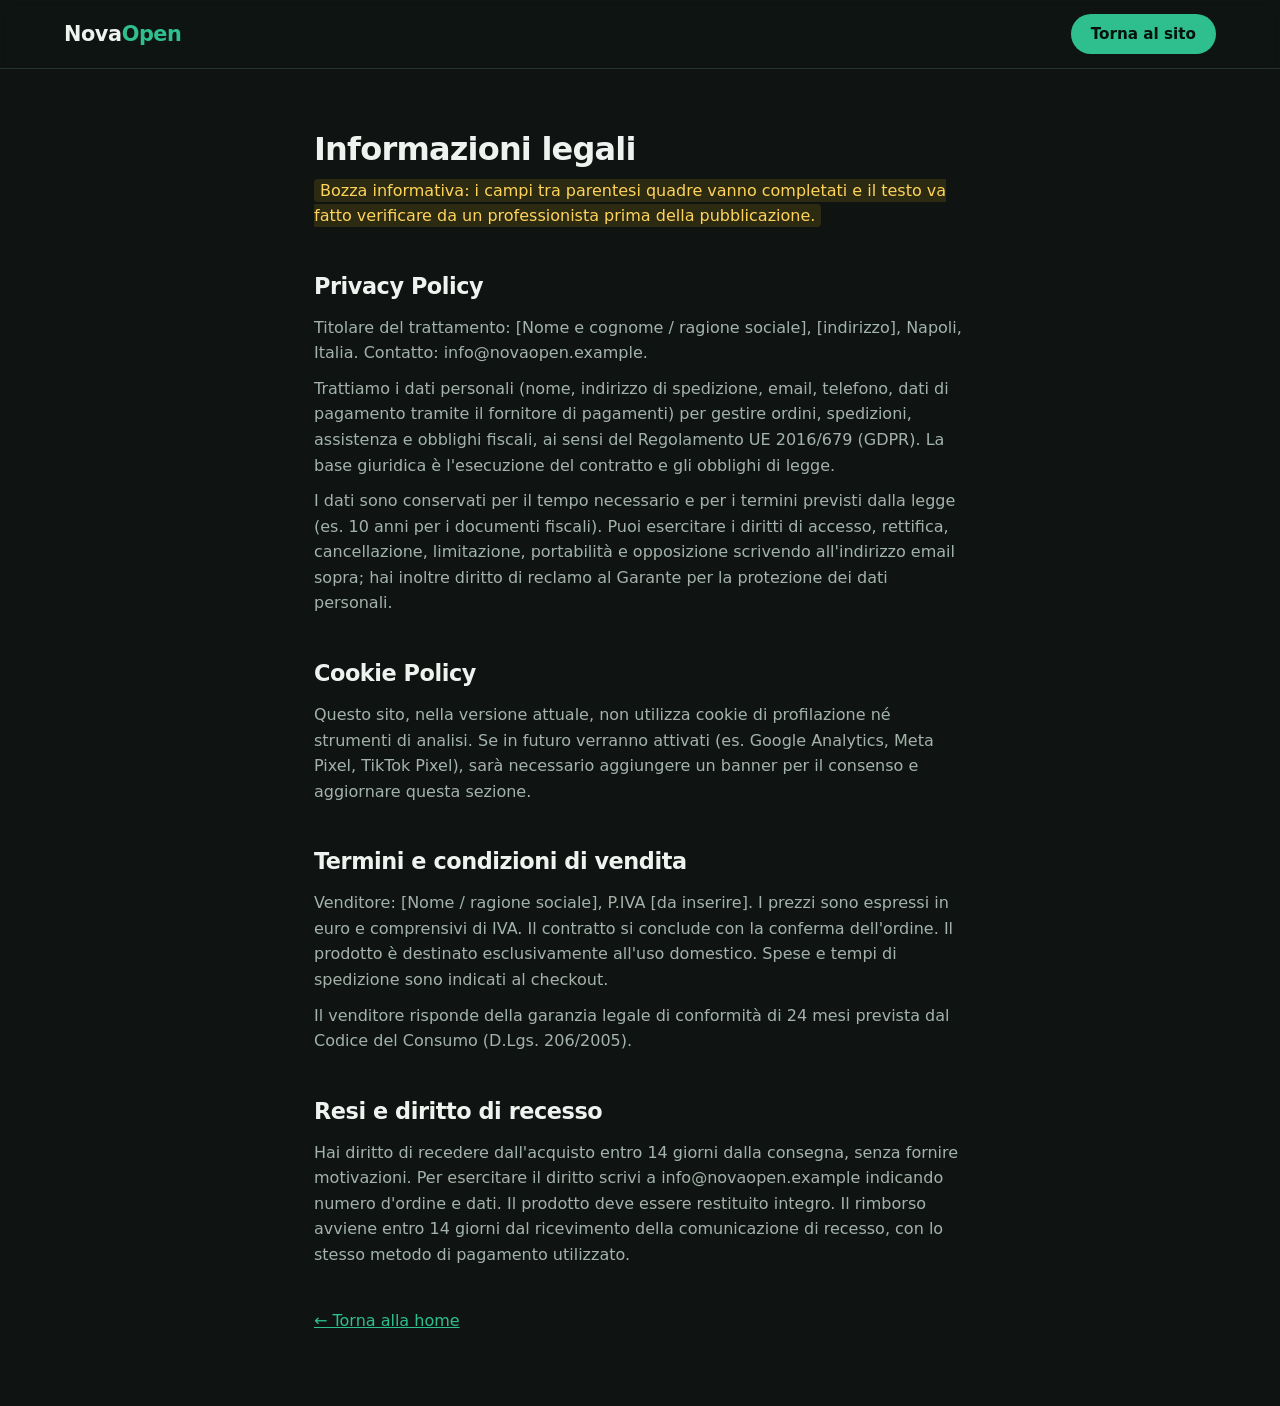
==== novaopen/legale.html @ 99eb077f "Add files via upload" ====
<!doctype html>
<html lang="it">
<head>
<meta charset="utf-8">
<meta name="viewport" content="width=device-width, initial-scale=1">
<title>Informazioni legali – NovaOpen</title>
<link rel="stylesheet" href="style.css">
</head>
<body>
<header class="nav">
  <a class="logo" href="index.html">Nova<span>Open</span></a>
  <nav><a class="btn btn-small" href="index.html">Torna al sito</a></nav>
</header>

<main class="legal">
  <h1>Informazioni legali</h1>
  <p><span class="todo">Bozza informativa: i campi tra parentesi quadre vanno completati e il testo va fatto verificare da un professionista prima della pubblicazione.</span></p>

  <h2 id="privacy">Privacy Policy</h2>
  <p>Titolare del trattamento: [Nome e cognome / ragione sociale], [indirizzo], Napoli, Italia. Contatto: info@novaopen.example.</p>
  <p>Trattiamo i dati personali (nome, indirizzo di spedizione, email, telefono, dati di pagamento tramite il fornitore di pagamenti) per gestire ordini, spedizioni, assistenza e obblighi fiscali, ai sensi del Regolamento UE 2016/679 (GDPR). La base giuridica è l'esecuzione del contratto e gli obblighi di legge.</p>
  <p>I dati sono conservati per il tempo necessario e per i termini previsti dalla legge (es. 10 anni per i documenti fiscali). Puoi esercitare i diritti di accesso, rettifica, cancellazione, limitazione, portabilità e opposizione scrivendo all'indirizzo email sopra; hai inoltre diritto di reclamo al Garante per la protezione dei dati personali.</p>

  <h2 id="cookie">Cookie Policy</h2>
  <p>Questo sito, nella versione attuale, non utilizza cookie di profilazione né strumenti di analisi. Se in futuro verranno attivati (es. Google Analytics, Meta Pixel, TikTok Pixel), sarà necessario aggiungere un banner per il consenso e aggiornare questa sezione.</p>

  <h2 id="termini">Termini e condizioni di vendita</h2>
  <p>Venditore: [Nome / ragione sociale], P.IVA [da inserire]. I prezzi sono espressi in euro e comprensivi di IVA. Il contratto si conclude con la conferma dell'ordine. Il prodotto è destinato esclusivamente all'uso domestico. Spese e tempi di spedizione sono indicati al checkout.</p>
  <p>Il venditore risponde della garanzia legale di conformità di 24 mesi prevista dal Codice del Consumo (D.Lgs. 206/2005).</p>

  <h2 id="resi">Resi e diritto di recesso</h2>
  <p>Hai diritto di recedere dall'acquisto entro 14 giorni dalla consegna, senza fornire motivazioni. Per esercitare il diritto scrivi a info@novaopen.example indicando numero d'ordine e dati. Il prodotto deve essere restituito integro. Il rimborso avviene entro 14 giorni dal ricevimento della comunicazione di recesso, con lo stesso metodo di pagamento utilizzato.</p>

  <p style="margin-top:40px"><a href="index.html">← Torna alla home</a></p>
</main>
</body>
</html>
---- novaopen/style.css ----
:root{
  --bg:#0f1412; --bg2:#161d1a; --card:#1b2420; --text:#eef3f0; --muted:#a3b3ab;
  --accent:#2fbf8f; --accent2:#1f8f6a; --line:#27332e;
}
*{box-sizing:border-box;margin:0;padding:0}
html{scroll-behavior:smooth}
body{font-family:system-ui,-apple-system,"Segoe UI",Roboto,sans-serif;background:var(--bg);color:var(--text);line-height:1.6}
a{color:var(--accent)}
img{max-width:100%;display:block}

.nav{position:sticky;top:0;z-index:50;display:flex;justify-content:space-between;align-items:center;
  padding:14px 5vw;background:rgba(15,20,18,.85);backdrop-filter:blur(8px);border-bottom:1px solid var(--line)}
.nav nav{display:flex;gap:22px;align-items:center}
.nav nav a{color:var(--muted);text-decoration:none;font-size:.95rem}
.nav nav a:hover{color:var(--text)}
.logo{font-weight:800;font-size:1.3rem;color:var(--text);text-decoration:none;letter-spacing:-.02em}
.logo span{color:var(--accent)}

.btn{display:inline-block;background:var(--accent);color:#04120c;font-weight:700;padding:15px 34px;border-radius:999px;
  text-decoration:none;transition:transform .15s,background .15s}
.btn:hover{background:#43d6a4;transform:translateY(-2px)}
.btn-small{padding:8px 20px;color:#04120c!important}

/* HERO */
.hero{display:grid;grid-template-columns:1fr 1fr;gap:4vw;align-items:center;padding:7vh 5vw 9vh;max-width:1200px;margin:auto}
.eyebrow{color:var(--accent);font-weight:600;font-size:.9rem;text-transform:uppercase;letter-spacing:.08em;margin-bottom:14px}
h1{font-size:clamp(2rem,4.4vw,3.2rem);line-height:1.1;letter-spacing:-.025em;margin-bottom:18px}
.lead{color:var(--muted);font-size:1.1rem;margin-bottom:26px;max-width:46ch}
.price-row{display:flex;align-items:baseline;gap:14px;margin-bottom:22px}
.price{font-size:2.6rem;font-weight:800}
.price-note{color:var(--muted);font-size:.85rem}
.mini{list-style:none;margin-top:22px;color:var(--muted);font-size:.9rem;display:flex;flex-direction:column;gap:4px}
.mini li::before{content:"✓ ";color:var(--accent)}

/* 3D carousel */
.stage{display:flex;flex-direction:column;align-items:center}
.scene{width:min(340px,80vw);height:min(450px,106vw);perspective:1100px;cursor:grab;touch-action:pan-y;user-select:none}
.scene:active{cursor:grabbing}
.ring{position:relative;width:100%;height:100%;transform-style:preserve-3d;transform:translateZ(-380px) rotateY(0deg)}
.ring figure{position:absolute;inset:0;border-radius:18px;overflow:hidden;background:#000;
  border:1px solid var(--line);box-shadow:0 20px 50px rgba(0,0,0,.5);
  transform:rotateY(calc(var(--i)*90deg)) translateZ(380px);backface-visibility:hidden}
.ring figure img{width:100%;height:100%;object-fit:cover}
.hint{margin-top:18px;color:var(--muted);font-size:.85rem}

/* FEATURES */
.features,.faq{padding:9vh 5vw;max-width:1100px;margin:auto}
.features{border-top:1px solid var(--line)}
h2{font-size:clamp(1.7rem,3.2vw,2.4rem);letter-spacing:-.02em;margin-bottom:8px;text-align:center}
.section-sub{text-align:center;color:var(--muted);margin-bottom:44px}
.grid{display:grid;grid-template-columns:repeat(auto-fit,minmax(280px,1fr));gap:20px}
.grid article{background:var(--card);border:1px solid var(--line);border-radius:16px;padding:28px}
.ico{width:38px;height:38px;border-radius:10px;background:rgba(47,191,143,.15);color:var(--accent);
  display:grid;place-items:center;font-weight:800;margin-bottom:14px}
.grid h3{margin-bottom:8px;font-size:1.1rem}
.grid p{color:var(--muted);font-size:.96rem}

/* FAQ */
.faq{max-width:760px;border-top:1px solid var(--line)}
.faq h2{margin-bottom:34px}
details{background:var(--card);border:1px solid var(--line);border-radius:12px;margin-bottom:12px;padding:0 22px}
summary{cursor:pointer;padding:18px 0;font-weight:600;list-style:none;display:flex;justify-content:space-between;gap:14px}
summary::-webkit-details-marker{display:none}
summary::after{content:"+";color:var(--accent);font-size:1.3rem;line-height:1}
details[open] summary::after{content:"–"}
details p{padding-bottom:18px;color:var(--muted)}

/* FOOTER */
.footer{background:var(--bg2);border-top:1px solid var(--line);padding:56px 5vw 24px;margin-top:6vh}
.cols{max-width:1100px;margin:auto;display:grid;grid-template-columns:repeat(auto-fit,minmax(210px,1fr));gap:34px}
.footer h4{margin-bottom:12px;font-size:.95rem}
.footer p,.footer li{color:var(--muted);font-size:.92rem}
.footer ul{list-style:none;display:flex;flex-direction:column;gap:6px}
.footer a{text-decoration:none}
.footer a:hover{text-decoration:underline}
.copy{max-width:1100px;margin:40px auto 0;padding-top:20px;border-top:1px solid var(--line);text-align:center;font-size:.82rem;color:var(--muted)}

/* legal page */
.legal{max-width:780px;margin:auto;padding:7vh 5vw}
.legal h1{font-size:2rem;margin-bottom:10px}
.legal h2{text-align:left;font-size:1.4rem;margin:40px 0 10px}
.legal p,.legal li{color:var(--muted);margin-bottom:10px}
.legal ul{padding-left:20px}
.todo{background:rgba(255,196,0,.12);color:#ffd45c;padding:2px 6px;border-radius:4px}

@media (max-width:820px){
  .hero{grid-template-columns:1fr;text-align:left}
  .nav nav a:not(.btn){display:none}
}
@media (prefers-reduced-motion:reduce){html{scroll-behavior:auto}}
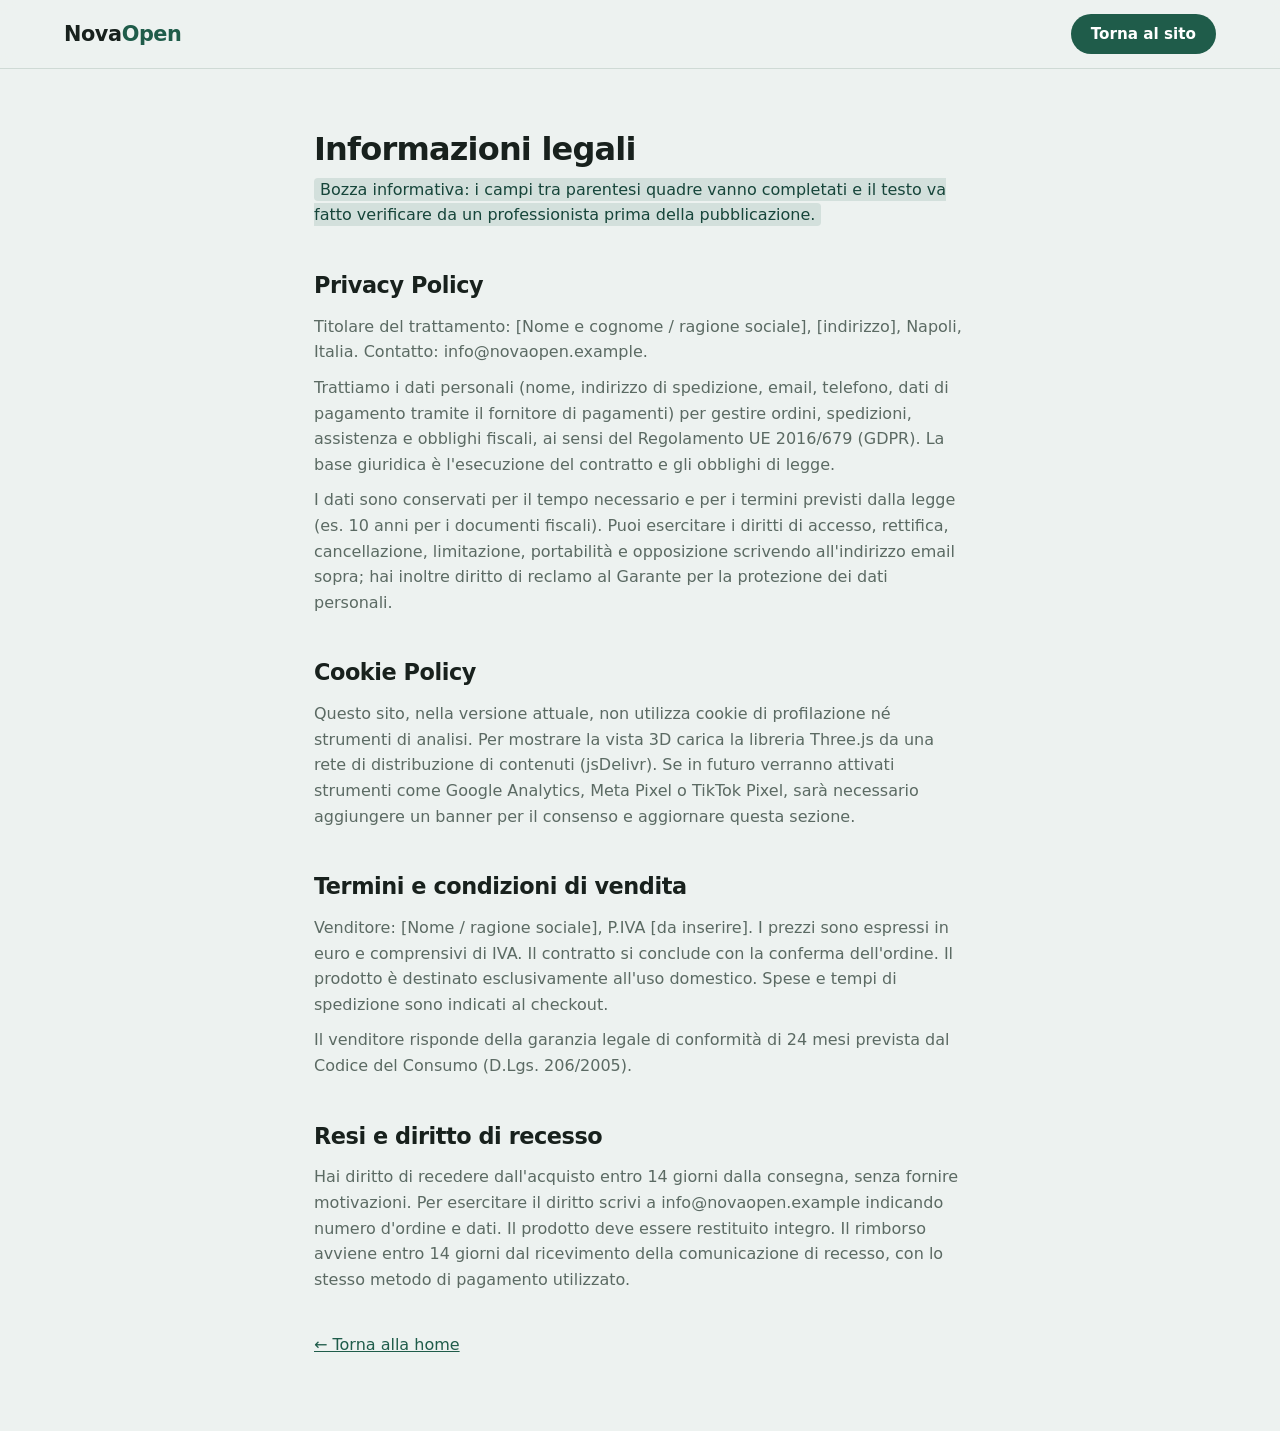
==== commit a1ce0f49: "Add files via upload" ====
--- a/novaopen/legale.html
+++ b/novaopen/legale.html
@@ -22,7 +22,7 @@
   <p>I dati sono conservati per il tempo necessario e per i termini previsti dalla legge (es. 10 anni per i documenti fiscali). Puoi esercitare i diritti di accesso, rettifica, cancellazione, limitazione, portabilità e opposizione scrivendo all'indirizzo email sopra; hai inoltre diritto di reclamo al Garante per la protezione dei dati personali.</p>
 
   <h2 id="cookie">Cookie Policy</h2>
-  <p>Questo sito, nella versione attuale, non utilizza cookie di profilazione né strumenti di analisi. Se in futuro verranno attivati (es. Google Analytics, Meta Pixel, TikTok Pixel), sarà necessario aggiungere un banner per il consenso e aggiornare questa sezione.</p>
+  <p>Questo sito, nella versione attuale, non utilizza cookie di profilazione né strumenti di analisi. Per mostrare la vista 3D carica la libreria Three.js da una rete di distribuzione di contenuti (jsDelivr). Se in futuro verranno attivati strumenti come Google Analytics, Meta Pixel o TikTok Pixel, sarà necessario aggiungere un banner per il consenso e aggiornare questa sezione.</p>
 
   <h2 id="termini">Termini e condizioni di vendita</h2>
   <p>Venditore: [Nome / ragione sociale], P.IVA [da inserire]. I prezzi sono espressi in euro e comprensivi di IVA. Il contratto si conclude con la conferma dell'ordine. Il prodotto è destinato esclusivamente all'uso domestico. Spese e tempi di spedizione sono indicati al checkout.</p>
--- a/novaopen/style.css
+++ b/novaopen/style.css
@@ -1,90 +1,98 @@
 :root{
-  --bg:#0f1412; --bg2:#161d1a; --card:#1b2420; --text:#eef3f0; --muted:#a3b3ab;
-  --accent:#2fbf8f; --accent2:#1f8f6a; --line:#27332e;
+  --bg:#edf2f0; --surface:#e1e9e5; --card:#f6f9f8;
+  --ink:#18211d; --muted:#5b6a63; --line:#cfdad5;
+  --green:#1f5c4a; --green-d:#16453a; --grey:#aeb9b4; --dark:#1b2622;
 }
 *{box-sizing:border-box;margin:0;padding:0}
 html{scroll-behavior:smooth}
-body{font-family:system-ui,-apple-system,"Segoe UI",Roboto,sans-serif;background:var(--bg);color:var(--text);line-height:1.6}
-a{color:var(--accent)}
+body{font-family:system-ui,-apple-system,"Segoe UI",Roboto,sans-serif;background:var(--bg);color:var(--ink);line-height:1.6}
+a{color:var(--green)}
 img{max-width:100%;display:block}
 
 .nav{position:sticky;top:0;z-index:50;display:flex;justify-content:space-between;align-items:center;
-  padding:14px 5vw;background:rgba(15,20,18,.85);backdrop-filter:blur(8px);border-bottom:1px solid var(--line)}
+  padding:14px 5vw;background:rgba(237,242,240,.88);backdrop-filter:blur(8px);border-bottom:1px solid var(--line)}
 .nav nav{display:flex;gap:22px;align-items:center}
 .nav nav a{color:var(--muted);text-decoration:none;font-size:.95rem}
-.nav nav a:hover{color:var(--text)}
-.logo{font-weight:800;font-size:1.3rem;color:var(--text);text-decoration:none;letter-spacing:-.02em}
-.logo span{color:var(--accent)}
+.nav nav a:hover{color:var(--ink)}
+.logo{font-weight:800;font-size:1.3rem;color:var(--ink);text-decoration:none;letter-spacing:-.02em}
+.logo span{color:var(--green)}
 
-.btn{display:inline-block;background:var(--accent);color:#04120c;font-weight:700;padding:15px 34px;border-radius:999px;
+.btn{display:inline-block;background:var(--green);color:#fff;font-weight:700;padding:15px 36px;border-radius:999px;
   text-decoration:none;transition:transform .15s,background .15s}
-.btn:hover{background:#43d6a4;transform:translateY(-2px)}
-.btn-small{padding:8px 20px;color:#04120c!important}
+.btn:hover{background:var(--green-d);transform:translateY(-2px)}
+.nav .btn-small{padding:8px 20px;color:#fff}
 
 /* HERO */
-.hero{display:grid;grid-template-columns:1fr 1fr;gap:4vw;align-items:center;padding:7vh 5vw 9vh;max-width:1200px;margin:auto}
-.eyebrow{color:var(--accent);font-weight:600;font-size:.9rem;text-transform:uppercase;letter-spacing:.08em;margin-bottom:14px}
-h1{font-size:clamp(2rem,4.4vw,3.2rem);line-height:1.1;letter-spacing:-.025em;margin-bottom:18px}
+.hero{display:grid;grid-template-columns:1fr 1fr;gap:4vw;align-items:center;padding:6vh 5vw 8vh;max-width:1200px;margin:auto}
+.eyebrow{color:var(--green);font-weight:700;font-size:.85rem;text-transform:uppercase;letter-spacing:.09em;margin-bottom:14px}
+h1{font-size:clamp(2rem,4.4vw,3.3rem);line-height:1.08;letter-spacing:-.025em;margin-bottom:18px}
 .lead{color:var(--muted);font-size:1.1rem;margin-bottom:26px;max-width:46ch}
 .price-row{display:flex;align-items:baseline;gap:14px;margin-bottom:22px}
-.price{font-size:2.6rem;font-weight:800}
+.price{font-size:2.7rem;font-weight:800}
 .price-note{color:var(--muted);font-size:.85rem}
 .mini{list-style:none;margin-top:22px;color:var(--muted);font-size:.9rem;display:flex;flex-direction:column;gap:4px}
-.mini li::before{content:"✓ ";color:var(--accent)}
+.mini li::before{content:"✓ ";color:var(--green);font-weight:700}
 
-/* 3D carousel */
-.stage{display:flex;flex-direction:column;align-items:center}
-.scene{width:min(340px,80vw);height:min(450px,106vw);perspective:1100px;cursor:grab;touch-action:pan-y;user-select:none}
-.scene:active{cursor:grabbing}
-.ring{position:relative;width:100%;height:100%;transform-style:preserve-3d;transform:translateZ(-380px) rotateY(0deg)}
-.ring figure{position:absolute;inset:0;border-radius:18px;overflow:hidden;background:#000;
-  border:1px solid var(--line);box-shadow:0 20px 50px rgba(0,0,0,.5);
-  transform:rotateY(calc(var(--i)*90deg)) translateZ(380px);backface-visibility:hidden}
-.ring figure img{width:100%;height:100%;object-fit:cover}
-.hint{margin-top:18px;color:var(--muted);font-size:.85rem}
+/* 3D stage */
+.stage{position:relative;display:flex;flex-direction:column;align-items:center;
+  background:radial-gradient(ellipse at 50% 85%,rgba(24,33,29,.10),transparent 55%),
+             linear-gradient(180deg,var(--surface),var(--bg));
+  border-radius:28px;border:1px solid var(--line);overflow:hidden}
+.gl{width:100%;height:min(560px,110vw);cursor:grab;touch-action:pan-y;display:none}
+.gl:active{cursor:grabbing}
+.gl canvas{display:block;width:100%;height:100%}
+.stage.ready .gl{display:block}
+.fallback{width:100%;height:min(560px,110vw);object-fit:cover}
+.stage.ready .fallback{display:none}
+.hint{position:absolute;bottom:14px;left:0;right:0;text-align:center;color:var(--muted);font-size:.82rem;
+  text-shadow:0 0 8px var(--bg)}
+.stage:not(.ready) .hint{display:none}
 
 /* FEATURES */
 .features,.faq{padding:9vh 5vw;max-width:1100px;margin:auto}
 .features{border-top:1px solid var(--line)}
 h2{font-size:clamp(1.7rem,3.2vw,2.4rem);letter-spacing:-.02em;margin-bottom:8px;text-align:center}
-.section-sub{text-align:center;color:var(--muted);margin-bottom:44px}
-.grid{display:grid;grid-template-columns:repeat(auto-fit,minmax(280px,1fr));gap:20px}
-.grid article{background:var(--card);border:1px solid var(--line);border-radius:16px;padding:28px}
-.ico{width:38px;height:38px;border-radius:10px;background:rgba(47,191,143,.15);color:var(--accent);
-  display:grid;place-items:center;font-weight:800;margin-bottom:14px}
-.grid h3{margin-bottom:8px;font-size:1.1rem}
-.grid p{color:var(--muted);font-size:.96rem}
+.section-sub{text-align:center;color:var(--muted);margin-bottom:54px}
+.feature{display:grid;grid-template-columns:1fr 1fr;gap:5vw;align-items:center;margin-bottom:64px}
+.feature img{width:100%;aspect-ratio:4/5;object-fit:cover;border-radius:24px;border:1px solid var(--line)}
+.feature.reverse img{order:2}
+.num{display:inline-block;color:var(--green);font-weight:800;font-size:.9rem;letter-spacing:.1em;margin-bottom:10px}
+.feature h3{font-size:clamp(1.5rem,2.6vw,2rem);line-height:1.15;margin-bottom:12px;letter-spacing:-.02em}
+.feature p{color:var(--muted);font-size:1.05rem;max-width:44ch}
 
 /* FAQ */
 .faq{max-width:760px;border-top:1px solid var(--line)}
 .faq h2{margin-bottom:34px}
-details{background:var(--card);border:1px solid var(--line);border-radius:12px;margin-bottom:12px;padding:0 22px}
+details{background:var(--card);border:1px solid var(--line);border-radius:14px;margin-bottom:12px;padding:0 22px}
 summary{cursor:pointer;padding:18px 0;font-weight:600;list-style:none;display:flex;justify-content:space-between;gap:14px}
 summary::-webkit-details-marker{display:none}
-summary::after{content:"+";color:var(--accent);font-size:1.3rem;line-height:1}
+summary::after{content:"+";color:var(--green);font-size:1.4rem;line-height:1}
 details[open] summary::after{content:"–"}
 details p{padding-bottom:18px;color:var(--muted)}
 
 /* FOOTER */
-.footer{background:var(--bg2);border-top:1px solid var(--line);padding:56px 5vw 24px;margin-top:6vh}
+.footer{background:var(--dark);color:#d7e0dc;padding:56px 5vw 24px;margin-top:6vh}
 .cols{max-width:1100px;margin:auto;display:grid;grid-template-columns:repeat(auto-fit,minmax(210px,1fr));gap:34px}
-.footer h4{margin-bottom:12px;font-size:.95rem}
-.footer p,.footer li{color:var(--muted);font-size:.92rem}
+.footer .logo{color:#fff}
+.footer .logo span{color:#6fcfae}
+.footer h4{margin-bottom:12px;font-size:.95rem;color:#fff}
+.footer p,.footer li{color:#a9b8b1;font-size:.92rem}
 .footer ul{list-style:none;display:flex;flex-direction:column;gap:6px}
-.footer a{text-decoration:none}
-.footer a:hover{text-decoration:underline}
-.copy{max-width:1100px;margin:40px auto 0;padding-top:20px;border-top:1px solid var(--line);text-align:center;font-size:.82rem;color:var(--muted)}
+.footer a{color:#a9b8b1;text-decoration:none}
+.footer a:hover{color:#fff;text-decoration:underline}
+.copy{max-width:1100px;margin:40px auto 0;padding-top:20px;border-top:1px solid #2f3d38;text-align:center;font-size:.82rem;color:#8a9a93}
 
 /* legal page */
 .legal{max-width:780px;margin:auto;padding:7vh 5vw}
 .legal h1{font-size:2rem;margin-bottom:10px}
 .legal h2{text-align:left;font-size:1.4rem;margin:40px 0 10px}
 .legal p,.legal li{color:var(--muted);margin-bottom:10px}
-.legal ul{padding-left:20px}
-.todo{background:rgba(255,196,0,.12);color:#ffd45c;padding:2px 6px;border-radius:4px}
+.todo{background:rgba(31,92,74,.12);color:var(--green-d);padding:2px 6px;border-radius:4px}
 
 @media (max-width:820px){
-  .hero{grid-template-columns:1fr;text-align:left}
+  .hero{grid-template-columns:1fr}
+  .feature{grid-template-columns:1fr;gap:20px;margin-bottom:48px}
+  .feature.reverse img{order:0}
   .nav nav a:not(.btn){display:none}
 }
 @media (prefers-reduced-motion:reduce){html{scroll-behavior:auto}}
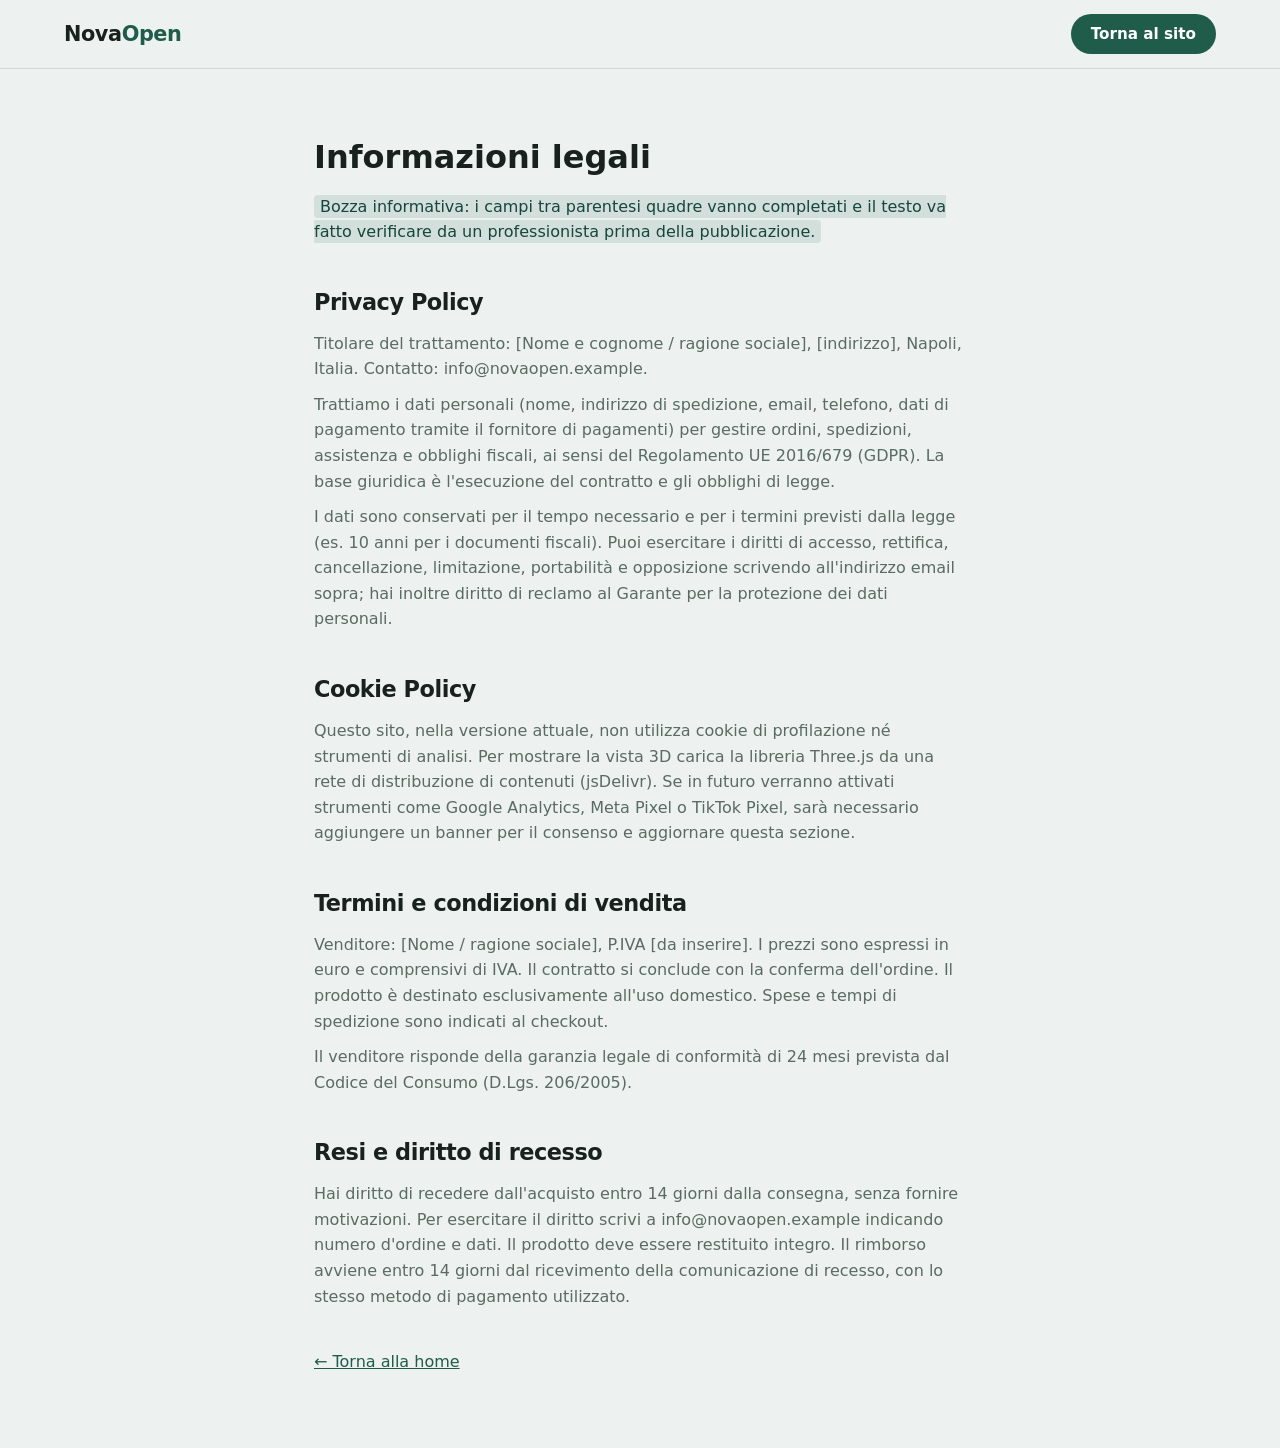
==== commit 3a01fb15: "Add files via upload" ====
--- a/novaopen/legale.html
+++ b/novaopen/legale.html
@@ -7,6 +7,7 @@
 <link rel="stylesheet" href="style.css">
 </head>
 <body>
+<div class="bg-paths" id="bg-paths" aria-hidden="true"></div>
 <header class="nav">
   <a class="logo" href="index.html">Nova<span>Open</span></a>
   <nav><a class="btn btn-small" href="index.html">Torna al sito</a></nav>
@@ -33,5 +34,6 @@
 
   <p style="margin-top:40px"><a href="index.html">← Torna alla home</a></p>
 </main>
+<script defer src="paths.js"></script>
 </body>
 </html>
--- a/novaopen/style.css
+++ b/novaopen/style.css
@@ -5,11 +5,22 @@
 }
 *{box-sizing:border-box;margin:0;padding:0}
 html{scroll-behavior:smooth}
-body{font-family:system-ui,-apple-system,"Segoe UI",Roboto,sans-serif;background:var(--bg);color:var(--ink);line-height:1.6}
+body{font-family:system-ui,-apple-system,"Segoe UI",Roboto,sans-serif;background:var(--bg);color:var(--ink);line-height:1.6;overflow-x:hidden}
 a{color:var(--green)}
 img{max-width:100%;display:block}
 
-.nav{position:sticky;top:0;z-index:50;display:flex;justify-content:space-between;align-items:center;
+/* ---------- SFONDO LINEE NERE ---------- */
+.bg-paths{position:fixed;inset:0;z-index:0;pointer-events:none;color:#0b0f0e;opacity:.55}
+.bg-paths svg{width:100%;height:100%;display:block}
+@keyframes bgpath{
+  0%{stroke-dashoffset:.35;opacity:.3}
+  50%{opacity:.6}
+  100%{stroke-dashoffset:-1;opacity:.3}
+}
+main > section:not(.cine), .footer{position:relative;z-index:1}
+
+/* ---------- NAV ---------- */
+.nav{position:sticky;top:0;z-index:100;display:flex;justify-content:space-between;align-items:center;
   padding:14px 5vw;background:rgba(237,242,240,.88);backdrop-filter:blur(8px);border-bottom:1px solid var(--line)}
 .nav nav{display:flex;gap:22px;align-items:center}
 .nav nav a{color:var(--muted);text-decoration:none;font-size:.95rem}
@@ -22,35 +33,129 @@
 .btn:hover{background:var(--green-d);transform:translateY(-2px)}
 .nav .btn-small{padding:8px 20px;color:#fff}
 
-/* HERO */
+/* ---------- LANDING CINEMATICA ---------- */
+.cine{display:none;position:relative;width:100%;height:100vh;overflow:hidden;align-items:center;justify-content:center;
+  background:var(--bg);color:var(--ink);perspective:1500px;z-index:2}
+html.cine-pending .cine{display:flex}
+html.cine-pending .hero-static{display:none}
+
+.gsap-reveal{visibility:hidden}
+
+.film-grain{position:absolute;inset:0;width:100%;height:100%;pointer-events:none;z-index:50;opacity:.05;mix-blend-mode:overlay;
+  background:url('data:image/svg+xml;utf8,<svg viewBox="0 0 200 200" xmlns="http://www.w3.org/2000/svg"><filter id="n"><feTurbulence type="fractalNoise" baseFrequency="0.8" numOctaves="3" stitchTiles="stitch"/></filter><rect width="100%" height="100%" filter="url(%23n)"/></svg>')}
+.bg-grid-theme{position:absolute;inset:0;z-index:0;pointer-events:none;opacity:.5;background-size:60px 60px;
+  background-image:
+    linear-gradient(to right,color-mix(in srgb,var(--ink) 6%,transparent) 1px,transparent 1px),
+    linear-gradient(to bottom,color-mix(in srgb,var(--ink) 6%,transparent) 1px,transparent 1px);
+  -webkit-mask-image:radial-gradient(ellipse at center,#000 0%,transparent 70%);
+  mask-image:radial-gradient(ellipse at center,#000 0%,transparent 70%)}
+
+.hero-text-wrapper{position:absolute;z-index:10;display:flex;flex-direction:column;align-items:center;justify-content:center;
+  text-align:center;width:100%;padding:0 4vw;will-change:transform}
+.hero-text-wrapper h1{font-size:clamp(3rem,9vw,6.5rem);line-height:1.05;margin:0}
+.text-track{font-weight:700;letter-spacing:-.03em;margin-bottom:.1em!important}
+.text-days{font-weight:800;letter-spacing:-.04em}
+.text-3d-matte{color:var(--ink);
+  text-shadow:0 10px 30px color-mix(in srgb,var(--ink) 20%,transparent),0 2px 4px color-mix(in srgb,var(--ink) 10%,transparent)}
+.text-silver-matte{
+  background:linear-gradient(180deg,var(--ink) 0%,color-mix(in srgb,var(--ink) 40%,transparent) 100%);
+  -webkit-background-clip:text;background-clip:text;-webkit-text-fill-color:transparent;transform:translateZ(0);
+  filter:drop-shadow(0 10px 20px color-mix(in srgb,var(--ink) 15%,transparent)) drop-shadow(0 2px 4px color-mix(in srgb,var(--ink) 10%,transparent))}
+.text-card-silver-matte{
+  background:linear-gradient(180deg,#fff 0%,#9fb8ad 100%);
+  -webkit-background-clip:text;background-clip:text;-webkit-text-fill-color:transparent;transform:translateZ(0);
+  filter:drop-shadow(0 12px 24px rgba(0,0,0,.6)) drop-shadow(0 4px 8px rgba(0,0,0,.45))}
+
+/* CTA finale (dietro la card) */
+.cta-wrapper{position:absolute;z-index:10;display:flex;flex-direction:column;align-items:center;justify-content:center;
+  text-align:center;width:100%;padding:0 5vw;pointer-events:auto;will-change:transform}
+.cta-wrapper h2{font-size:clamp(2.6rem,7vw,5rem);font-weight:800;letter-spacing:-.03em;line-height:1.05;margin-bottom:20px}
+.cta-wrapper p{color:var(--muted);font-size:clamp(1rem,2vw,1.3rem);max-width:34rem;margin:0 auto 38px;font-weight:300}
+.cta-buttons{display:flex;flex-direction:column;gap:18px}
+@media(min-width:640px){.cta-buttons{flex-direction:row}}
+
+.btn-modern-light,.btn-modern-dark{display:inline-flex;align-items:center;justify-content:center;padding:18px 34px;border-radius:1.25rem;
+  font-weight:700;font-size:1.05rem;text-decoration:none;transition:all .4s cubic-bezier(.25,1,.5,1)}
+.btn-modern-light{
+  background:linear-gradient(180deg,#fff 0%,#eef3f1 100%);color:var(--green-d);
+  box-shadow:0 0 0 1px rgba(0,0,0,.05),0 2px 4px rgba(0,0,0,.1),0 12px 24px -4px rgba(0,0,0,.25),inset 0 1px 1px #fff,inset 0 -3px 6px rgba(0,0,0,.05)}
+.btn-modern-light:hover{transform:translateY(-3px);box-shadow:0 0 0 1px rgba(0,0,0,.05),0 6px 12px -2px rgba(0,0,0,.15),0 20px 32px -6px rgba(0,0,0,.3),inset 0 1px 1px #fff}
+.btn-modern-light:active{transform:translateY(1px)}
+.btn-modern-dark{
+  background:linear-gradient(180deg,#2a6d58 0%,#1a4a3c 100%);color:#fff;
+  box-shadow:0 0 0 1px rgba(255,255,255,.1),0 2px 4px rgba(0,0,0,.4),0 12px 24px -4px rgba(0,0,0,.5),inset 0 1px 1px rgba(255,255,255,.18),inset 0 -3px 6px rgba(0,0,0,.4)}
+.btn-modern-dark:hover{transform:translateY(-3px);background:linear-gradient(180deg,#34806a 0%,#215a49 100%)}
+.btn-modern-dark:active{transform:translateY(1px)}
+
+/* Card verde */
+.card-layer{position:absolute;inset:0;z-index:20;display:flex;align-items:center;justify-content:center;pointer-events:none;perspective:1500px}
+.premium-depth-card{
+  position:relative;overflow:hidden;display:flex;align-items:center;justify-content:center;pointer-events:auto;
+  width:92vw;height:92vh;border-radius:32px;
+  background:linear-gradient(145deg,#2a6d58 0%,#0e2a22 100%);
+  box-shadow:0 40px 100px -20px rgba(0,0,0,.55),0 20px 40px -20px rgba(0,0,0,.5),inset 0 1px 2px rgba(255,255,255,.22),inset 0 -2px 4px rgba(0,0,0,.5);
+  border:1px solid rgba(255,255,255,.06)}
+@media(min-width:768px){.premium-depth-card{width:85vw;height:85vh;border-radius:40px}}
+.card-sheen{position:absolute;inset:0;border-radius:inherit;pointer-events:none;z-index:50;mix-blend-mode:screen;
+  background:radial-gradient(800px circle at var(--mouse-x,50%) var(--mouse-y,50%),rgba(255,255,255,.08) 0%,transparent 40%)}
+.card-glow{position:absolute;inset:0;pointer-events:none;z-index:1;
+  background:radial-gradient(ellipse 45% 55% at 50% 50%,rgba(255,255,255,.16),transparent 70%)}
+
+.card-grid{position:relative;z-index:10;width:100%;height:100%;max-width:80rem;margin:0 auto;padding:24px 16px;
+  display:flex;flex-direction:column;justify-content:space-evenly;align-items:center}
+@media(min-width:1024px){
+  .card-grid{display:grid;grid-template-columns:repeat(3,1fr);gap:2rem;padding:0 48px;justify-content:normal}
+}
+.card-right-text{order:1;display:flex;justify-content:center;width:100%;z-index:20}
+.mockup-scroll-wrapper{order:2;position:relative;width:100%;height:min(46vh,420px);display:flex;align-items:center;justify-content:center;z-index:10;perspective:1000px}
+.card-left-text{order:3;display:flex;flex-direction:column;justify-content:center;text-align:center;width:100%;padding:0 12px;z-index:20}
+@media(min-width:1024px){
+  .card-right-text{order:3;justify-content:flex-end}
+  .mockup-scroll-wrapper{order:2;height:min(72vh,620px)}
+  .card-left-text{order:1;text-align:left;padding:0}
+}
+.brand{font-size:clamp(2.2rem,12vw,4rem);line-height:.9;font-weight:900;letter-spacing:-.04em;text-transform:uppercase;text-align:center}
+@media(min-width:768px){.brand{font-size:clamp(3rem,8vw,6.5rem)}}
+@media(min-width:1024px){.brand{font-size:6.5rem;text-align:right}}
+.card-left-text h3{color:#fff;font-size:clamp(1.4rem,3.2vw,2.4rem);line-height:1.15;font-weight:700;letter-spacing:-.02em}
+.card-left-text p{display:none;color:rgba(222,240,233,.78);font-size:1.05rem;line-height:1.6;margin-top:18px;max-width:26rem}
+@media(min-width:768px){.card-left-text p{display:block}}
+@media(min-width:768px) and (max-width:1023px){.card-left-text p{margin-left:auto;margin-right:auto}}
+
+.mockup-tilt{position:relative;width:100%;height:100%;transform-style:preserve-3d;will-change:transform}
+.scene3d{position:relative;width:100%;height:100%}
+.gl{position:absolute;inset:0;cursor:grab;touch-action:pan-y}
+.gl:active{cursor:grabbing}
+.gl canvas{display:block;width:100%;height:100%}
+.scene3d .fallback{position:absolute;inset:6% 12%;width:76%;height:88%;object-fit:cover;border-radius:24px}
+.scene3d.ready .fallback{display:none}
+
+.floating-ui-badge{
+  position:absolute;display:flex;align-items:center;gap:12px;padding:10px 14px;border-radius:16px;z-index:30;
+  background:linear-gradient(135deg,rgba(255,255,255,.14) 0%,rgba(255,255,255,.04) 100%);
+  backdrop-filter:blur(20px);-webkit-backdrop-filter:blur(20px);
+  box-shadow:0 0 0 1px rgba(255,255,255,.14),0 25px 50px -12px rgba(0,0,0,.5),inset 0 1px 1px rgba(255,255,255,.22)}
+.badge-a{top:4%;left:-4px}
+.badge-b{bottom:6%;right:-4px}
+@media(min-width:1024px){.badge-a{top:9%;left:-60px}.badge-b{bottom:12%;right:-60px}}
+.badge-ico{width:34px;height:34px;border-radius:50%;display:grid;place-items:center;font-size:1.05rem;
+  background:rgba(255,255,255,.12);border:1px solid rgba(255,255,255,.18)}
+.badge-title{color:#fff;font-size:.82rem;font-weight:700;letter-spacing:-.01em;line-height:1.3}
+.badge-sub{color:rgba(222,240,233,.65);font-size:.7rem;line-height:1.3}
+@media(min-width:1024px){.badge-title{font-size:.9rem}.badge-sub{font-size:.76rem}}
+
+/* ---------- VERSIONE SEMPLICE (senza animazioni) ---------- */
 .hero{display:grid;grid-template-columns:1fr 1fr;gap:4vw;align-items:center;padding:6vh 5vw 8vh;max-width:1200px;margin:auto}
 .eyebrow{color:var(--green);font-weight:700;font-size:.85rem;text-transform:uppercase;letter-spacing:.09em;margin-bottom:14px}
-h1{font-size:clamp(2rem,4.4vw,3.3rem);line-height:1.08;letter-spacing:-.025em;margin-bottom:18px}
+.hero h1{font-size:clamp(2rem,4.4vw,3.3rem);line-height:1.08;letter-spacing:-.025em;margin-bottom:18px}
 .lead{color:var(--muted);font-size:1.1rem;margin-bottom:26px;max-width:46ch}
 .price-row{display:flex;align-items:baseline;gap:14px;margin-bottom:22px}
 .price{font-size:2.7rem;font-weight:800}
 .price-note{color:var(--muted);font-size:.85rem}
-.mini{list-style:none;margin-top:22px;color:var(--muted);font-size:.9rem;display:flex;flex-direction:column;gap:4px}
-.mini li::before{content:"✓ ";color:var(--green);font-weight:700}
-
-/* 3D stage */
-.stage{position:relative;display:flex;flex-direction:column;align-items:center;
-  background:radial-gradient(ellipse at 50% 85%,rgba(24,33,29,.10),transparent 55%),
-             linear-gradient(180deg,var(--surface),var(--bg));
-  border-radius:28px;border:1px solid var(--line);overflow:hidden}
-.gl{width:100%;height:min(560px,110vw);cursor:grab;touch-action:pan-y;display:none}
-.gl:active{cursor:grabbing}
-.gl canvas{display:block;width:100%;height:100%}
-.stage.ready .gl{display:block}
-.fallback{width:100%;height:min(560px,110vw);object-fit:cover}
-.stage.ready .fallback{display:none}
-.hint{position:absolute;bottom:14px;left:0;right:0;text-align:center;color:var(--muted);font-size:.82rem;
-  text-shadow:0 0 8px var(--bg)}
-.stage:not(.ready) .hint{display:none}
-
-/* FEATURES */
+.static-photo{width:100%;border-radius:28px;border:1px solid var(--line);aspect-ratio:4/5;object-fit:cover}
+
+/* ---------- CARATTERISTICHE ---------- */
 .features,.faq{padding:9vh 5vw;max-width:1100px;margin:auto}
-.features{border-top:1px solid var(--line)}
 h2{font-size:clamp(1.7rem,3.2vw,2.4rem);letter-spacing:-.02em;margin-bottom:8px;text-align:center}
 .section-sub{text-align:center;color:var(--muted);margin-bottom:54px}
 .feature{display:grid;grid-template-columns:1fr 1fr;gap:5vw;align-items:center;margin-bottom:64px}
@@ -60,8 +165,8 @@
 .feature h3{font-size:clamp(1.5rem,2.6vw,2rem);line-height:1.15;margin-bottom:12px;letter-spacing:-.02em}
 .feature p{color:var(--muted);font-size:1.05rem;max-width:44ch}
 
-/* FAQ */
-.faq{max-width:760px;border-top:1px solid var(--line)}
+/* ---------- FAQ ---------- */
+.faq{max-width:760px}
 .faq h2{margin-bottom:34px}
 details{background:var(--card);border:1px solid var(--line);border-radius:14px;margin-bottom:12px;padding:0 22px}
 summary{cursor:pointer;padding:18px 0;font-weight:600;list-style:none;display:flex;justify-content:space-between;gap:14px}
@@ -70,7 +175,7 @@
 details[open] summary::after{content:"–"}
 details p{padding-bottom:18px;color:var(--muted)}
 
-/* FOOTER */
+/* ---------- FOOTER ---------- */
 .footer{background:var(--dark);color:#d7e0dc;padding:56px 5vw 24px;margin-top:6vh}
 .cols{max-width:1100px;margin:auto;display:grid;grid-template-columns:repeat(auto-fit,minmax(210px,1fr));gap:34px}
 .footer .logo{color:#fff}
@@ -82,8 +187,8 @@
 .footer a:hover{color:#fff;text-decoration:underline}
 .copy{max-width:1100px;margin:40px auto 0;padding-top:20px;border-top:1px solid #2f3d38;text-align:center;font-size:.82rem;color:#8a9a93}
 
-/* legal page */
-.legal{max-width:780px;margin:auto;padding:7vh 5vw}
+/* ---------- PAGINA LEGALE ---------- */
+.legal{position:relative;z-index:1;max-width:780px;margin:auto;padding:7vh 5vw}
 .legal h1{font-size:2rem;margin-bottom:10px}
 .legal h2{text-align:left;font-size:1.4rem;margin:40px 0 10px}
 .legal p,.legal li{color:var(--muted);margin-bottom:10px}
